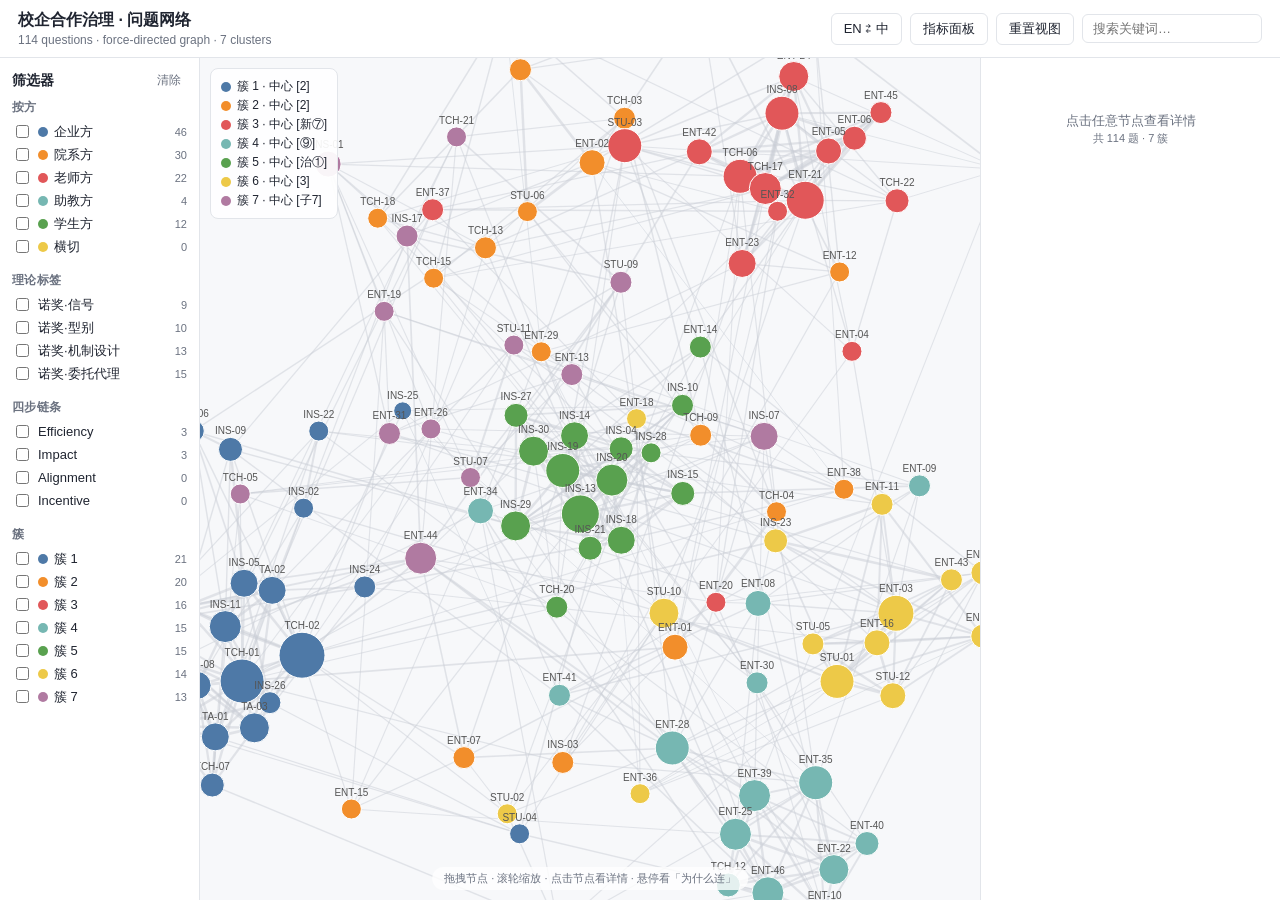
==== index.html @ 47f7fb39 "Initial commit: CRF problem network visualization (114 questions, 7 clusters)" ====
<!DOCTYPE html>
<html lang="zh-CN">
<head>
  <meta charset="UTF-8">
  <meta name="viewport" content="width=device-width, initial-scale=1.0">
  <title>校企合作治理 · 问题网络（114 题）</title>
  <link rel="stylesheet" href="style.css">
</head>
<body>
  <header class="toolbar">
    <div class="title">
      <h1>校企合作治理 · 问题网络</h1>
      <span class="subtitle">114 questions · force-directed graph · 7 clusters</span>
    </div>
    <div class="controls">
      <button id="lang-toggle" class="btn" title="切换中/英文">EN ⇄ 中</button>
      <button id="metrics-toggle" class="btn">指标面板</button>
      <button id="reset-view" class="btn">重置视图</button>
      <input id="search" type="text" placeholder="搜索关键词…">
    </div>
  </header>

  <div class="main">
    <aside class="sidebar" id="sidebar">
      <div class="filter-head">筛选器 <button id="clear-filters" class="mini">清除</button></div>
      <section class="filter-group">
        <h3>按方</h3>
        <div id="filter-stakeholder"></div>
      </section>
      <section class="filter-group">
        <h3>理论标签</h3>
        <div id="filter-theory"></div>
      </section>
      <section class="filter-group">
        <h3>四步链条</h3>
        <div id="filter-chain"></div>
      </section>
      <section class="filter-group">
        <h3>簇</h3>
        <div id="filter-cluster"></div>
      </section>
    </aside>

    <div class="graph-wrap" id="graph-wrap">
      <svg id="graph"></svg>
      <div class="legend" id="legend"></div>
      <div class="hint">拖拽节点 · 滚轮缩放 · 点击节点看详情 · 悬停看「为什么连」</div>
    </div>

    <aside class="detail" id="detail">
      <div class="detail-empty">点击任意节点查看详情</div>
    </aside>
  </div>

  <div class="metrics-overlay" id="metrics-overlay" hidden>
    <div class="metrics-panel">
      <div class="metrics-head">
        <h2>网络指标</h2>
        <button id="metrics-close" class="mini">✕</button>
      </div>
      <div id="metrics-body"></div>
    </div>
  </div>

  <div class="tooltip" id="tooltip" hidden></div>

  <script src="lib/d3.v7.min.js"></script>
  <script src="graph.js"></script>
</body>
</html>
---- style.css ----
:root {
  --bg: #f7f8fa;
  --panel: #ffffff;
  --border: #e2e5ea;
  --text: #1f2430;
  --muted: #6b7280;
  --accent: #4e79a7;
  --danger: #e15759;
}

* { box-sizing: border-box; }

[hidden] { display: none !important; }

html, body {
  margin: 0;
  height: 100%;
  font-family: -apple-system, "Segoe UI", "Microsoft YaHei", Roboto, "Helvetica Neue", sans-serif;
  color: var(--text);
  background: var(--bg);
  font-size: 14px;
}

body { display: flex; flex-direction: column; overflow: hidden; }

/* ---------------- 顶部工具栏 ---------------- */
.toolbar {
  display: flex;
  align-items: center;
  justify-content: space-between;
  gap: 16px;
  padding: 10px 18px;
  background: var(--panel);
  border-bottom: 1px solid var(--border);
  flex: 0 0 auto;
}
.title h1 { margin: 0; font-size: 16px; font-weight: 650; }
.subtitle { font-size: 12px; color: var(--muted); }
.controls { display: flex; align-items: center; gap: 8px; flex-wrap: wrap; }
.btn {
  padding: 6px 12px;
  border: 1px solid var(--border);
  background: #fff;
  border-radius: 6px;
  cursor: pointer;
  font-size: 13px;
  color: var(--text);
}
.btn:hover { background: #f0f2f5; }
.btn.active { background: var(--accent); color: #fff; border-color: var(--accent); }
#search {
  padding: 6px 10px;
  border: 1px solid var(--border);
  border-radius: 6px;
  font-size: 13px;
  width: 180px;
}
.mini {
  border: none; background: none; cursor: pointer;
  color: var(--muted); font-size: 12px; padding: 2px 6px;
}
.mini:hover { color: var(--danger); }

/* ---------------- 主体 ---------------- */
.main { display: flex; flex: 1 1 auto; min-height: 0; }

/* 侧边筛选 */
.sidebar {
  width: 200px;
  flex: 0 0 auto;
  background: var(--panel);
  border-right: 1px solid var(--border);
  overflow-y: auto;
  padding: 12px;
}
.filter-head {
  display: flex; justify-content: space-between; align-items: center;
  font-weight: 650; margin-bottom: 4px;
}
.filter-group { margin-bottom: 14px; }
.filter-group h3 { font-size: 12px; color: var(--muted); margin: 8px 0 4px; text-transform: uppercase; letter-spacing: .04em; }
.chk { display: flex; align-items: center; gap: 6px; padding: 2px 0; cursor: pointer; font-size: 13px; }
.chk input { cursor: pointer; }
.chk .dot { width: 10px; height: 10px; border-radius: 50%; display: inline-block; flex: 0 0 auto; }
.chk .cnt { color: var(--muted); font-size: 11px; margin-left: auto; }

/* 图区 */
.graph-wrap {
  flex: 1 1 auto;
  position: relative;
  min-width: 0;
}
#graph { width: 100%; height: 100%; display: block; cursor: grab; }
#graph:active { cursor: grabbing; }
.hint {
  position: absolute; bottom: 10px; left: 50%; transform: translateX(-50%);
  font-size: 11px; color: var(--muted); background: rgba(255,255,255,.8);
  padding: 4px 12px; border-radius: 20px; pointer-events: none;
}
.legend {
  position: absolute; top: 10px; left: 10px;
  background: rgba(255,255,255,.92); border: 1px solid var(--border);
  border-radius: 8px; padding: 8px 10px; font-size: 12px;
}
.legend .li { display: flex; align-items: center; gap: 6px; padding: 1px 0; }
.legend .dot { width: 10px; height: 10px; border-radius: 50%; }

/* 节点 / 边 */
.link { stroke: #c9ced6; stroke-opacity: .5; }
.link.highlight { stroke: var(--accent); stroke-opacity: .9; }
.link.dim { stroke-opacity: .06; }
.node { stroke: #fff; stroke-width: 1px; cursor: pointer; }
.node.dim { opacity: .12; }
.node-label { font-size: 10px; fill: #555; pointer-events: none; text-anchor: middle; }
.node-label.dim { opacity: .12; }

/* 详情面板 */
.detail {
  width: 300px;
  flex: 0 0 auto;
  background: var(--panel);
  border-left: 1px solid var(--border);
  overflow-y: auto;
  padding: 14px;
}
.detail-empty { color: var(--muted); font-size: 13px; text-align: center; margin-top: 40px; }
.detail h2 { margin: 0 0 4px; font-size: 15px; }
.detail .meta { font-size: 12px; color: var(--muted); margin-bottom: 10px; }
.detail .qtext { font-size: 14px; line-height: 1.6; margin: 8px 0; }
.detail .qtext.en { }
.badge {
  display: inline-block; padding: 2px 8px; border-radius: 12px;
  font-size: 11px; margin: 2px 3px 2px 0; background: #eef1f5; color: #333;
}
.badge.theory { background: #e8eef7; color: #2a5b8f; }
.badge.warn { background: #fdecec; color: #b23a3c; }
.detail .sec { margin-top: 12px; }
.detail .sec h4 { margin: 0 0 6px; font-size: 12px; color: var(--muted); text-transform: uppercase; letter-spacing: .04em; }
.detail .cite { font-size: 12px; padding: 4px 0; border-top: 1px solid #f0f2f5; }
.detail .cite a { color: var(--accent); text-decoration: none; }
.detail .cite a:hover { text-decoration: underline; }

/* 指标弹层 */
.metrics-overlay {
  position: fixed; inset: 0; background: rgba(0,0,0,.35);
  display: flex; align-items: center; justify-content: center; z-index: 50;
}
.metrics-panel {
  background: #fff; border-radius: 12px; width: 560px; max-width: 92vw;
  max-height: 82vh; overflow-y: auto; padding: 18px 20px;
  box-shadow: 0 12px 40px rgba(0,0,0,.2);
}
.metrics-head { display: flex; justify-content: space-between; align-items: center; }
.metrics-head h2 { margin: 0; font-size: 16px; }
.stat-row { display: flex; gap: 16px; margin: 12px 0; flex-wrap: wrap; }
.stat {
  flex: 1; min-width: 90px; background: #f4f6f9; border-radius: 8px;
  padding: 10px 12px; text-align: center;
}
.stat .v { font-size: 22px; font-weight: 700; color: var(--accent); }
.stat .k { font-size: 11px; color: var(--muted); margin-top: 2px; }
.metrics-panel table { width: 100%; border-collapse: collapse; font-size: 13px; margin: 8px 0 16px; }
.metrics-panel th, .metrics-panel td { text-align: left; padding: 5px 8px; border-bottom: 1px solid #f0f2f5; }
.metrics-panel th { color: var(--muted); font-weight: 600; font-size: 12px; }
.metrics-panel .cluster-row { cursor: pointer; }
.metrics-panel .cluster-row:hover { background: #f4f6f9; }

/* tooltip */
.tooltip {
  position: fixed; pointer-events: none; z-index: 100;
  background: rgba(20,24,32,.94); color: #fff;
  border-radius: 8px; padding: 8px 10px; font-size: 12px;
  max-width: 320px; line-height: 1.5; box-shadow: 0 4px 16px rgba(0,0,0,.3);
}
.tooltip .t-title { font-weight: 650; margin-bottom: 2px; }
.tooltip .t-why { color: #aeb8c6; font-size: 11px; margin-top: 4px; }
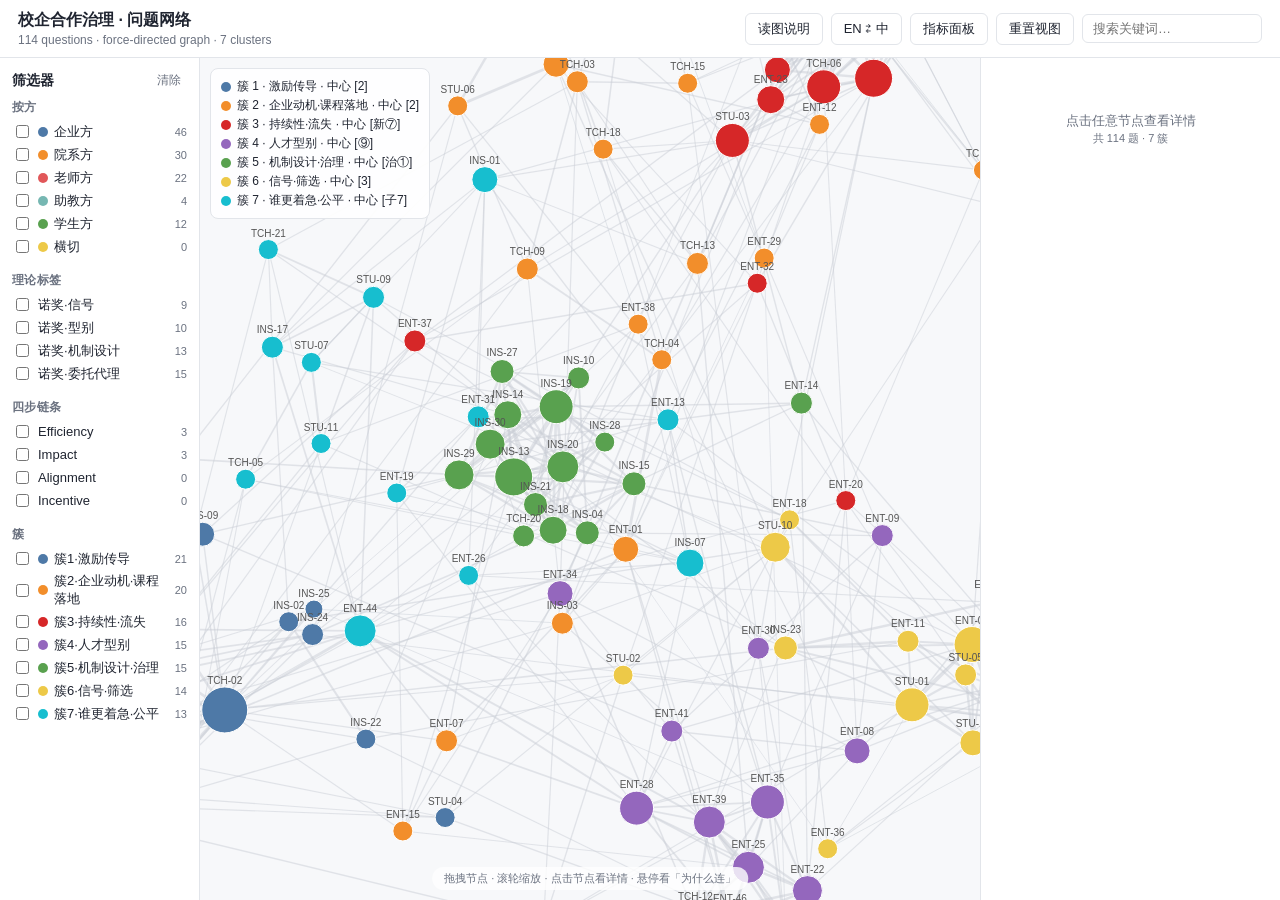
==== commit d215f20d: "加「读图说明」弹层（颜色/连线/混簇的含义 + 网络一句话结论） 李博士问：每个颜色讨论什么、每两个点之间的 link 现实意义是什么。答案内嵌进页面，点「读图说明」即看。  Co-Authored-" ====
--- a/index.html
+++ b/index.html
@@ -13,6 +13,7 @@
       <span class="subtitle">114 questions · force-directed graph · 7 clusters</span>
     </div>
     <div class="controls">
+      <button id="readme-toggle" class="btn">读图说明</button>
       <button id="lang-toggle" class="btn" title="切换中/英文">EN ⇄ 中</button>
       <button id="metrics-toggle" class="btn">指标面板</button>
       <button id="reset-view" class="btn">重置视图</button>
@@ -62,6 +63,42 @@
     </div>
   </div>
 
+  <div class="metrics-overlay" id="readme-overlay" hidden>
+    <div class="metrics-panel readme-panel">
+      <div class="metrics-head">
+        <h2>这张图怎么看</h2>
+        <button id="readme-close" class="mini">✕</button>
+      </div>
+      <div class="readme-body">
+        <h3>一、每个颜色 = 一个问题簇（共 7 簇，算法自动抱团）</h3>
+        <p>颜色不是预设的主题，是 Louvain 社区检测根据问题之间的关联自动"抱团"出来的。7 个簇各讨论一块议题：</p>
+        <table class="readme-clusters">
+          <tr><td><span class="dot" style="background:#4e79a7"></span>蓝 · 激励传导</td><td>院系 / 老师 / 助教的激励怎么往下传（评职称、KE 政策、助教承重）</td></tr>
+          <tr><td><span class="dot" style="background:#f28e2b"></span>橙 · 企业动机·课程落地</td><td>企业为什么进课堂 + 课怎么落地（共教 / PBL / 真实项目）</td></tr>
+          <tr><td><span class="dot" style="background:#d62728"></span>红 · 持续性·流失</td><td>企业第二年还来吗、为什么流失、时间错配</td></tr>
+          <tr><td><span class="dot" style="background:#9467bd"></span>紫 · 人才型别</td><td>企业要的是哪种人才（筛选 / 分摊成本 / 塑造规格）</td></tr>
+          <tr><td><span class="dot" style="background:#59a14f"></span>绿 · 机制设计·治理</td><td>五方激励怎么对齐、价值怎么分、怎么防企业捕获</td></tr>
+          <tr><td><span class="dot" style="background:#edc948"></span>黄 · 信号·筛选</td><td>学生倒贴换长期回报、企业「先试后买」</td></tr>
+          <tr><td><span class="dot" style="background:#17becf"></span>青 · 谁更着急·公平</td><td>谁更离不开合作、各方的「货币」、公平性</td></tr>
+        </table>
+
+        <h3>二、两个点之间的一条线 = 「这两个问题同源」</h3>
+        <p>线<b>不是</b>「这个问题导致那个问题」（非因果），而是「这两个问题本质是同一件事的两个侧面」。由两层信号合成：</p>
+        <ul>
+          <li><b>共标签（占 60%）</b>：共享同一套诺奖理论 / 引同一篇文献 / 谈同一种合作模式 / 同一个治理维度</li>
+          <li><b>共词（占 40%）</b>：两题英文用词的语义相近度（TF-IDF）</li>
+        </ul>
+        <p>悬停或点开任意节点，右侧会列出「为什么连（共享标签 / 文献）」——那就是这根线的证据。</p>
+
+        <h3>三、为什么有些簇混在一起</h3>
+        <p>红（流失）、紫（人才型别）、绿（机制设计）三团，底层是同一片「企业激励 × 治理」的领地——<b>流失是症状、型别是病因、机制设计是药方</b>，语义天然相邻，所以图上自然抱成一团。这不是画错了，是一个真实发现：这三块议题本就难分。</p>
+
+        <h3>四、网络读出了什么（一句话）</h3>
+        <p>中心问题落在 <b>「激励对齐 + 持续性」</b>，不是某个单一 stakeholder——印证「四股劲拧成一股」的机制设计就是研究主轴。</p>
+      </div>
+    </div>
+  </div>
+
   <div class="tooltip" id="tooltip" hidden></div>
 
   <script src="lib/d3.v7.min.js"></script>
--- a/style.css
+++ b/style.css
@@ -165,6 +165,17 @@
 .metrics-panel .cluster-row { cursor: pointer; }
 .metrics-panel .cluster-row:hover { background: #f4f6f9; }
 
+/* 读图说明弹层 */
+.readme-panel { width: 680px; }
+.readme-body { font-size: 13px; line-height: 1.7; color: var(--text); }
+.readme-body h3 { margin: 16px 0 6px; font-size: 14px; }
+.readme-body p, .readme-body ul { margin: 6px 0; }
+.readme-body ul { padding-left: 18px; }
+.readme-body .dot { display: inline-block; width: 10px; height: 10px; border-radius: 50%; margin-right: 6px; vertical-align: middle; }
+.readme-clusters { width: 100%; border-collapse: collapse; margin: 8px 0; }
+.readme-clusters td { padding: 5px 8px; border-bottom: 1px solid #f0f2f5; vertical-align: top; }
+.readme-clusters td:first-child { white-space: nowrap; font-weight: 600; }
+
 /* tooltip */
 .tooltip {
   position: fixed; pointer-events: none; z-index: 100;
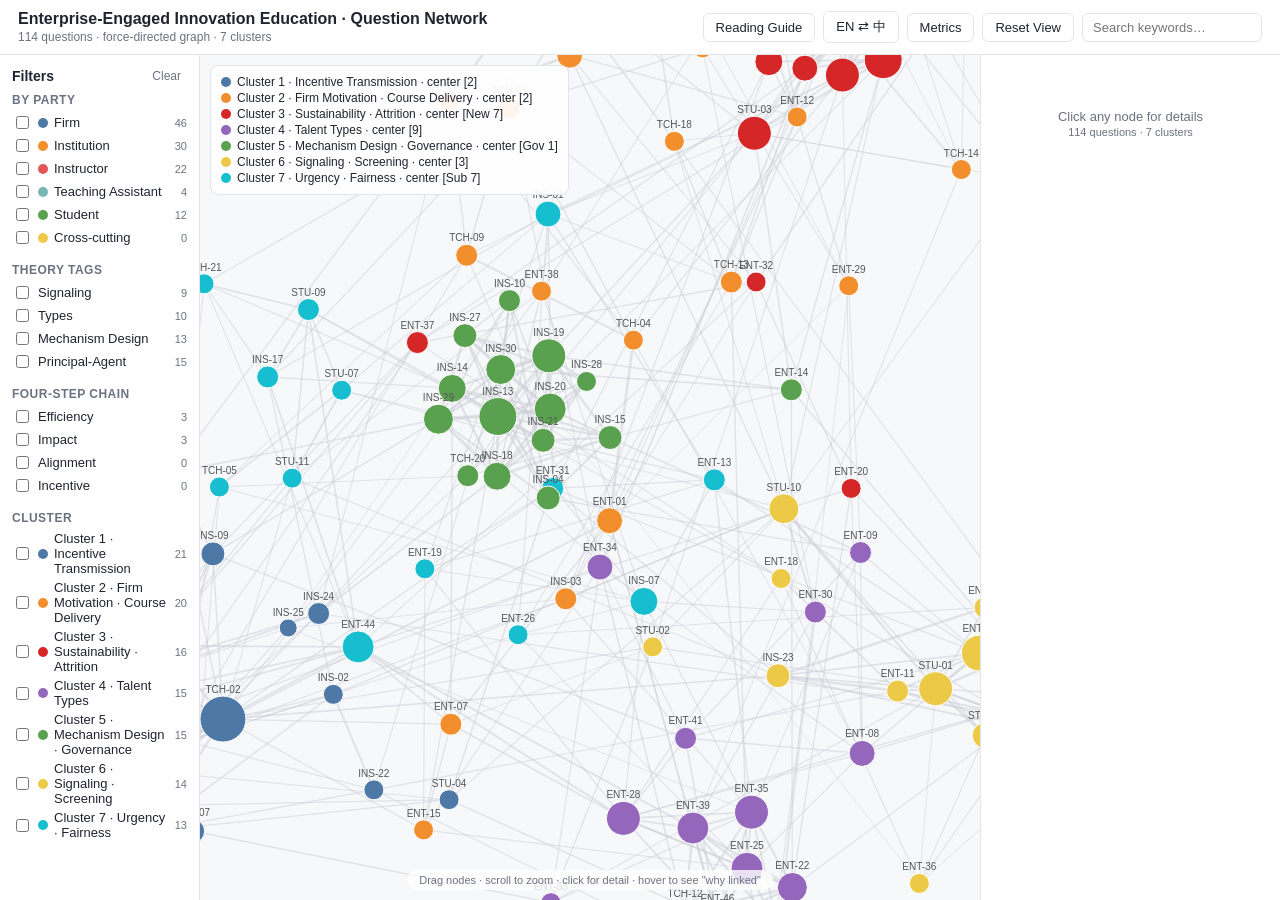
==== commit 55a94739: "Bilingual EN-first question network UI" ====
--- a/index.html
+++ b/index.html
@@ -1,43 +1,43 @@
 <!DOCTYPE html>
-<html lang="zh-CN">
+<html lang="en">
 <head>
   <meta charset="UTF-8">
   <meta name="viewport" content="width=device-width, initial-scale=1.0">
-  <title>校企合作治理 · 问题网络（114 题）</title>
+  <title>Enterprise-Engaged Innovation Education · Question Network (114)</title>
   <link rel="stylesheet" href="style.css">
 </head>
 <body>
   <header class="toolbar">
     <div class="title">
-      <h1>校企合作治理 · 问题网络</h1>
+      <h1>Enterprise-Engaged Innovation Education · Question Network</h1>
       <span class="subtitle">114 questions · force-directed graph · 7 clusters</span>
     </div>
     <div class="controls">
-      <button id="readme-toggle" class="btn">读图说明</button>
-      <button id="lang-toggle" class="btn" title="切换中/英文">EN ⇄ 中</button>
-      <button id="metrics-toggle" class="btn">指标面板</button>
-      <button id="reset-view" class="btn">重置视图</button>
-      <input id="search" type="text" placeholder="搜索关键词…">
+      <button id="readme-toggle" class="btn">Reading Guide</button>
+      <button id="lang-toggle" class="btn" title="Toggle CN/EN">EN ⇄ 中</button>
+      <button id="metrics-toggle" class="btn">Metrics</button>
+      <button id="reset-view" class="btn">Reset View</button>
+      <input id="search" type="text" placeholder="Search keywords…">
     </div>
   </header>
 
   <div class="main">
     <aside class="sidebar" id="sidebar">
-      <div class="filter-head">筛选器 <button id="clear-filters" class="mini">清除</button></div>
+      <div class="filter-head">Filters <button id="clear-filters" class="mini">Clear</button></div>
       <section class="filter-group">
-        <h3>按方</h3>
+        <h3>By Party</h3>
         <div id="filter-stakeholder"></div>
       </section>
       <section class="filter-group">
-        <h3>理论标签</h3>
+        <h3>Theory Tags</h3>
         <div id="filter-theory"></div>
       </section>
       <section class="filter-group">
-        <h3>四步链条</h3>
+        <h3>Four-step Chain</h3>
         <div id="filter-chain"></div>
       </section>
       <section class="filter-group">
-        <h3>簇</h3>
+        <h3>Cluster</h3>
         <div id="filter-cluster"></div>
       </section>
     </aside>
@@ -45,18 +45,18 @@
     <div class="graph-wrap" id="graph-wrap">
       <svg id="graph"></svg>
       <div class="legend" id="legend"></div>
-      <div class="hint">拖拽节点 · 滚轮缩放 · 点击节点看详情 · 悬停看「为什么连」</div>
+      <div class="hint">Drag nodes · scroll to zoom · click for detail · hover to see "why linked"</div>
     </div>
 
     <aside class="detail" id="detail">
-      <div class="detail-empty">点击任意节点查看详情</div>
+      <div class="detail-empty">Click any node for details</div>
     </aside>
   </div>
 
   <div class="metrics-overlay" id="metrics-overlay" hidden>
     <div class="metrics-panel">
       <div class="metrics-head">
-        <h2>网络指标</h2>
+        <h2>Network Metrics</h2>
         <button id="metrics-close" class="mini">✕</button>
       </div>
       <div id="metrics-body"></div>
@@ -66,35 +66,35 @@
   <div class="metrics-overlay" id="readme-overlay" hidden>
     <div class="metrics-panel readme-panel">
       <div class="metrics-head">
-        <h2>这张图怎么看</h2>
+        <h2>How to read this graph</h2>
         <button id="readme-close" class="mini">✕</button>
       </div>
       <div class="readme-body">
-        <h3>一、每个颜色 = 一个问题簇（共 7 簇，算法自动抱团）</h3>
-        <p>颜色不是预设的主题，是 Louvain 社区检测根据问题之间的关联自动"抱团"出来的。7 个簇各讨论一块议题：</p>
+        <h3>1. Each color = one question cluster (7 clusters, algorithmically grouped)</h3>
+        <p>Colors are not preset topics — Louvain community detection groups questions by how they link. Each of the 7 clusters addresses one issue:</p>
         <table class="readme-clusters">
-          <tr><td><span class="dot" style="background:#4e79a7"></span>蓝 · 激励传导</td><td>院系 / 老师 / 助教的激励怎么往下传（评职称、KE 政策、助教承重）</td></tr>
-          <tr><td><span class="dot" style="background:#f28e2b"></span>橙 · 企业动机·课程落地</td><td>企业为什么进课堂 + 课怎么落地（共教 / PBL / 真实项目）</td></tr>
-          <tr><td><span class="dot" style="background:#d62728"></span>红 · 持续性·流失</td><td>企业第二年还来吗、为什么流失、时间错配</td></tr>
-          <tr><td><span class="dot" style="background:#9467bd"></span>紫 · 人才型别</td><td>企业要的是哪种人才（筛选 / 分摊成本 / 塑造规格）</td></tr>
-          <tr><td><span class="dot" style="background:#59a14f"></span>绿 · 机制设计·治理</td><td>五方激励怎么对齐、价值怎么分、怎么防企业捕获</td></tr>
-          <tr><td><span class="dot" style="background:#edc948"></span>黄 · 信号·筛选</td><td>学生倒贴换长期回报、企业「先试后买」</td></tr>
-          <tr><td><span class="dot" style="background:#17becf"></span>青 · 谁更着急·公平</td><td>谁更离不开合作、各方的「货币」、公平性</td></tr>
+          <tr><td><span class="dot" style="background:#4e79a7"></span>Blue · Incentive Transmission</td><td>How incentives cascade from institution → instructor → TA (promotion, KE policy, TA load)</td></tr>
+          <tr><td><span class="dot" style="background:#f28e2b"></span>Orange · Firm Motivation · Course Delivery</td><td>Why firms enter the classroom + how the course is delivered (co-teaching / PBL / real projects)</td></tr>
+          <tr><td><span class="dot" style="background:#d62728"></span>Red · Sustainability · Attrition</td><td>Will firms return next year, why they leave, time mismatch</td></tr>
+          <tr><td><span class="dot" style="background:#9467bd"></span>Purple · Talent Types</td><td>What kind of talent firms want (screening / cost-sharing / shaping specs)</td></tr>
+          <tr><td><span class="dot" style="background:#59a14f"></span>Green · Mechanism Design · Governance</td><td>How to align the five parties' incentives, split value, prevent firm capture</td></tr>
+          <tr><td><span class="dot" style="background:#edc948"></span>Yellow · Signaling · Screening</td><td>Students pay out of pocket for long-term returns; firms "try before they buy"</td></tr>
+          <tr><td><span class="dot" style="background:#17becf"></span>Cyan · Urgency · Fairness</td><td>Who needs the cooperation more, each party's "currency", fairness</td></tr>
         </table>
 
-        <h3>二、两个点之间的一条线 = 「这两个问题同源」</h3>
-        <p>线<b>不是</b>「这个问题导致那个问题」（非因果），而是「这两个问题本质是同一件事的两个侧面」。由两层信号合成：</p>
+        <h3>2. A line between two points = "these two questions share the same root"</h3>
+        <p>A line is <b>not</b> "this question causes that one" (not causal), but "these two are two sides of the same thing". Composed of two signals:</p>
         <ul>
-          <li><b>共标签（占 60%）</b>：共享同一套诺奖理论 / 引同一篇文献 / 谈同一种合作模式 / 同一个治理维度</li>
-          <li><b>共词（占 40%）</b>：两题英文用词的语义相近度（TF-IDF）</li>
+          <li><b>Shared tags (60%)</b>: same Nobel theory / same citation / same cooperation mode / same governance dimension</li>
+          <li><b>Shared wording (40%)</b>: semantic similarity of English wording (TF-IDF)</li>
         </ul>
-        <p>悬停或点开任意节点，右侧会列出「为什么连（共享标签 / 文献）」——那就是这根线的证据。</p>
+        <p>Hover or click any node — the right panel lists "why linked (shared tags / citations)", which is the evidence for that line.</p>
 
-        <h3>三、为什么有些簇混在一起</h3>
-        <p>红（流失）、紫（人才型别）、绿（机制设计）三团，底层是同一片「企业激励 × 治理」的领地——<b>流失是症状、型别是病因、机制设计是药方</b>，语义天然相邻，所以图上自然抱成一团。这不是画错了，是一个真实发现：这三块议题本就难分。</p>
+        <h3>3. Why some clusters mix together</h3>
+        <p>Red (attrition), purple (talent types), green (mechanism design) sit on the same "firm incentive × governance" territory — <b>attrition is the symptom, types the cause, mechanism design the cure</b>; they are semantically adjacent, so they naturally clump. This is not a rendering bug but a real finding: these three issues are inherently hard to separate.</p>
 
-        <h3>四、网络读出了什么（一句话）</h3>
-        <p>中心问题落在 <b>「激励对齐 + 持续性」</b>，不是某个单一 stakeholder——印证「四股劲拧成一股」的机制设计就是研究主轴。</p>
+        <h3>4. What the network says (one line)</h3>
+        <p>The central questions fall on <b>"incentive alignment + sustainability"</b>, not any single stakeholder — confirming that "four forces into one" mechanism design is the main research axis.</p>
       </div>
     </div>
   </div>
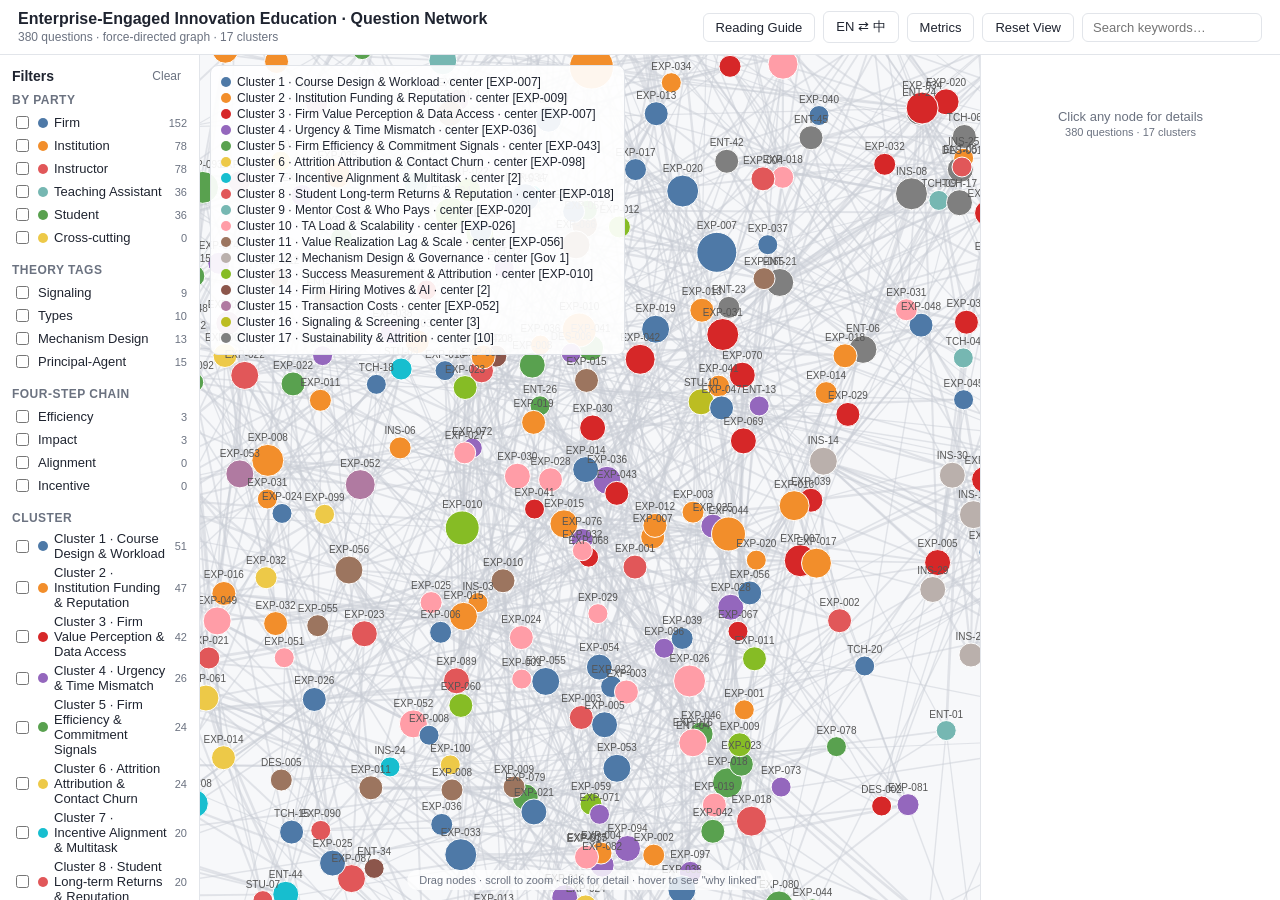
==== commit 5a0e58ab: "Rebuild V400 question network (380 nodes, 17 clusters)" ====
--- a/index.html
+++ b/index.html
@@ -3,14 +3,14 @@
 <head>
   <meta charset="UTF-8">
   <meta name="viewport" content="width=device-width, initial-scale=1.0">
-  <title>Enterprise-Engaged Innovation Education · Question Network (114)</title>
+  <title>Enterprise-Engaged Innovation Education · Question Network (380)</title>
   <link rel="stylesheet" href="style.css">
 </head>
 <body>
   <header class="toolbar">
     <div class="title">
       <h1>Enterprise-Engaged Innovation Education · Question Network</h1>
-      <span class="subtitle">114 questions · force-directed graph · 7 clusters</span>
+      <span class="subtitle">380 questions · force-directed graph · 17 clusters</span>
     </div>
     <div class="controls">
       <button id="readme-toggle" class="btn">Reading Guide</button>
@@ -69,32 +69,42 @@
         <h2>How to read this graph</h2>
         <button id="readme-close" class="mini">✕</button>
       </div>
-      <div class="readme-body">
-        <h3>1. Each color = one question cluster (7 clusters, algorithmically grouped)</h3>
-        <p>Colors are not preset topics — Louvain community detection groups questions by how they link. Each of the 7 clusters addresses one issue:</p>
+            <div class="readme-body">
+        <h3>1. Each color = one question cluster (17 clusters, algorithmically grouped)</h3>
+        <p>Colors are not preset topics — Louvain community detection groups questions by how they link. V400 contains 380 questions (114 original + 260 expanded research gaps + 6 design questions) grouped into 17 clusters.</p>
         <table class="readme-clusters">
-          <tr><td><span class="dot" style="background:#4e79a7"></span>Blue · Incentive Transmission</td><td>How incentives cascade from institution → instructor → TA (promotion, KE policy, TA load)</td></tr>
-          <tr><td><span class="dot" style="background:#f28e2b"></span>Orange · Firm Motivation · Course Delivery</td><td>Why firms enter the classroom + how the course is delivered (co-teaching / PBL / real projects)</td></tr>
-          <tr><td><span class="dot" style="background:#d62728"></span>Red · Sustainability · Attrition</td><td>Will firms return next year, why they leave, time mismatch</td></tr>
-          <tr><td><span class="dot" style="background:#9467bd"></span>Purple · Talent Types</td><td>What kind of talent firms want (screening / cost-sharing / shaping specs)</td></tr>
-          <tr><td><span class="dot" style="background:#59a14f"></span>Green · Mechanism Design · Governance</td><td>How to align the five parties' incentives, split value, prevent firm capture</td></tr>
-          <tr><td><span class="dot" style="background:#edc948"></span>Yellow · Signaling · Screening</td><td>Students pay out of pocket for long-term returns; firms "try before they buy"</td></tr>
-          <tr><td><span class="dot" style="background:#17becf"></span>Cyan · Urgency · Fairness</td><td>Who needs the cooperation more, each party's "currency", fairness</td></tr>
+          <tr><td><span class="dot" style="background:#4e79a7"></span>Course Design & Workload</td><td>Instructor/course-side preparation, topic cycles, domain-specific prerequisites, TA persistence</td></tr>
+          <tr><td><span class="dot" style="background:#f28e2b"></span>Institution Funding & Reputation</td><td>How schools attract firms through funding, star courses, employer-relations offices, and risk/reputation motives</td></tr>
+          <tr><td><span class="dot" style="background:#d62728"></span>Firm Value Perception & Data Access</td><td>How firms update perceived participation value from observable metrics and what data access makes observable</td></tr>
+          <tr><td><span class="dot" style="background:#9467bd"></span>Urgency & Time Mismatch</td><td>Who needs the cooperation more, and how budget-year / cohort-cycle mismatches change that balance</td></tr>
+          <tr><td><span class="dot" style="background:#59a14f"></span>Firm Efficiency & Commitment Signals</td><td>Where firm-side efficiency loss concentrates and which long-term-intent signals are credible</td></tr>
+          <tr><td><span class="dot" style="background:#edc948"></span>Attrition Attribution & Contact Churn</td><td>Whether firms leave because value is absent or crowded out, and whether relationships survive contact-person turnover</td></tr>
+          <tr><td><span class="dot" style="background:#17becf"></span>Incentive Alignment & Multitask</td><td>How promotion, budget-line attribution, and multitask pressure align or misalign the five parties</td></tr>
+          <tr><td><span class="dot" style="background:#e15759"></span>Student Long-term Returns & Reputation</td><td>Whether students' deferred returns realize, and how reputation substitutes for them</td></tr>
+          <tr><td><span class="dot" style="background:#76b7b2"></span>Mentor Cost & Who Pays</td><td>Cost-sharing among TAs, external mentors, course budgets, and firms</td></tr>
+          <tr><td><span class="dot" style="background:#ff9da7"></span>TA Load & Scalability</td><td>TA resource allocation and how one-price courses scale as teams and stakeholders grow</td></tr>
+          <tr><td><span class="dot" style="background:#9c755f"></span>Value Realization Lag & Scale</td><td>The 2–3-year value lag, template standardization, and multi-school firm teams</td></tr>
+          <tr><td><span class="dot" style="background:#bab0ac"></span>Mechanism Design & Governance</td><td>How to align five-party incentives, define value creation/capture, and prevent both firm capture and firm flight</td></tr>
+          <tr><td><span class="dot" style="background:#86bc25"></span>Success Measurement & Attribution</td><td>Whose success criteria win, and how schools/firms differently attribute outcomes</td></tr>
+          <tr><td><span class="dot" style="background:#8c564b"></span>Firm Hiring Motives & AI</td><td>Why firms hire interns, how AI changes screening, and long-horizon versus short-horizon firm types</td></tr>
+          <tr><td><span class="dot" style="background:#b07aa1"></span>Transaction Costs</td><td>Search / sign / mentor / supervise / exit costs and which are least sensitive to project scale</td></tr>
+          <tr><td><span class="dot" style="background:#bcbd22"></span>Signaling & Screening</td><td>Student pay-to-signal, firm try-before-buy, and separation of ability from attitude</td></tr>
+          <tr><td><span class="dot" style="background:#7f7f7f"></span>Sustainability & Attrition</td><td>Why annual attrition is high, whether mobilization lowers it, and what makes one-shot courses return</td></tr>
         </table>
 
         <h3>2. A line between two points = "these two questions share the same root"</h3>
         <p>A line is <b>not</b> "this question causes that one" (not causal), but "these two are two sides of the same thing". Composed of two signals:</p>
         <ul>
-          <li><b>Shared tags (60%)</b>: same Nobel theory / same citation / same cooperation mode / same governance dimension</li>
+          <li><b>Shared tags (60%)</b>: same Nobel theory / same citation / same seed question / same governance or constraint dimension</li>
           <li><b>Shared wording (40%)</b>: semantic similarity of English wording (TF-IDF)</li>
         </ul>
         <p>Hover or click any node — the right panel lists "why linked (shared tags / citations)", which is the evidence for that line.</p>
 
         <h3>3. Why some clusters mix together</h3>
-        <p>Red (attrition), purple (talent types), green (mechanism design) sit on the same "firm incentive × governance" territory — <b>attrition is the symptom, types the cause, mechanism design the cure</b>; they are semantically adjacent, so they naturally clump. This is not a rendering bug but a real finding: these three issues are inherently hard to separate.</p>
+        <p>Clusters sit close together when they describe the same mechanism from different stakeholders — for example, attrition is the symptom, time mismatch the cause, and mechanism design the cure. This adjacency is a finding, not a rendering bug.</p>
 
         <h3>4. What the network says (one line)</h3>
-        <p>The central questions fall on <b>"incentive alignment + sustainability"</b>, not any single stakeholder — confirming that "four forces into one" mechanism design is the main research axis.</p>
+        <p>The highest-betweenness questions now sit on institution funding/reputation and firm value/sustainability, confirming that five-party incentive alignment and sustainability remain the research spine.</p>
       </div>
     </div>
   </div>
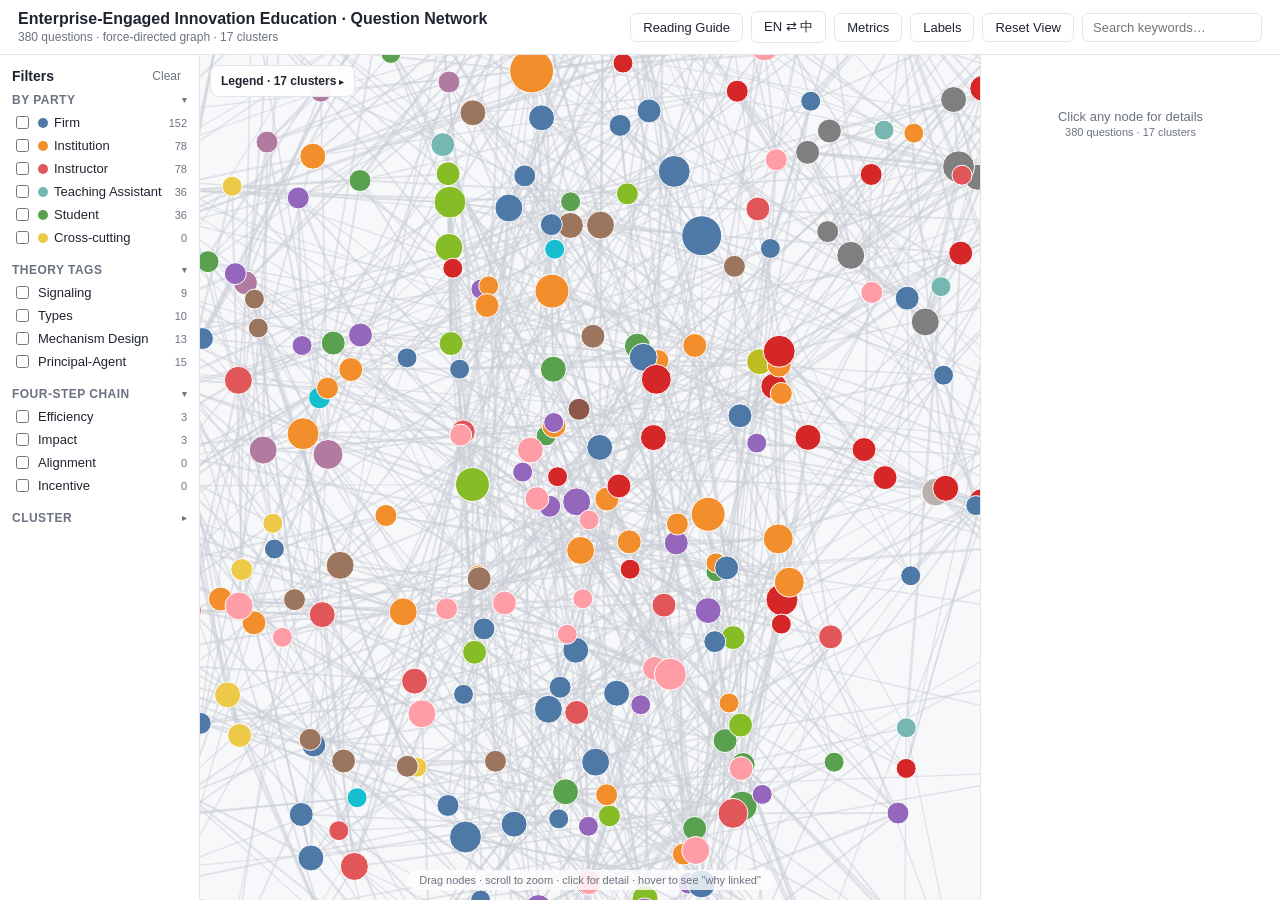
==== commit 737f8a15: "Simplify V400 graph UI: collapsible filters/legend, labels toggle" ====
--- a/index.html
+++ b/index.html
@@ -16,6 +16,7 @@
       <button id="readme-toggle" class="btn">Reading Guide</button>
       <button id="lang-toggle" class="btn" title="Toggle CN/EN">EN ⇄ 中</button>
       <button id="metrics-toggle" class="btn">Metrics</button>
+      <button id="toggle-labels" class="btn">Labels</button>
       <button id="reset-view" class="btn">Reset View</button>
       <input id="search" type="text" placeholder="Search keywords…">
     </div>
@@ -25,19 +26,19 @@
     <aside class="sidebar" id="sidebar">
       <div class="filter-head">Filters <button id="clear-filters" class="mini">Clear</button></div>
       <section class="filter-group">
-        <h3>By Party</h3>
+        <h3 class="filter-toggle">By Party</h3>
         <div id="filter-stakeholder"></div>
       </section>
       <section class="filter-group">
-        <h3>Theory Tags</h3>
+        <h3 class="filter-toggle">Theory Tags</h3>
         <div id="filter-theory"></div>
       </section>
       <section class="filter-group">
-        <h3>Four-step Chain</h3>
+        <h3 class="filter-toggle">Four-step Chain</h3>
         <div id="filter-chain"></div>
       </section>
-      <section class="filter-group">
-        <h3>Cluster</h3>
+      <section class="filter-group collapsed">
+        <h3 class="filter-toggle">Cluster</h3>
         <div id="filter-cluster"></div>
       </section>
     </aside>
--- a/style.css
+++ b/style.css
@@ -83,6 +83,16 @@
 .chk input { cursor: pointer; }
 .chk .dot { width: 10px; height: 10px; border-radius: 50%; display: inline-block; flex: 0 0 auto; }
 .chk .cnt { color: var(--muted); font-size: 11px; margin-left: auto; }
+
+
+.filter-toggle { cursor: pointer; user-select: none; display: flex; justify-content: space-between; align-items: center; }
+.filter-toggle::after { content: "▾"; font-size: 9px; color: var(--muted); }
+.filter-group.collapsed .filter-toggle::after { content: "▸"; }
+.filter-group.collapsed div[id^="filter-"] { display: none; }
+.legend .legend-head { font-weight: 650; cursor: pointer; }
+.legend .legend-head::after { content: " ▾"; font-size: 9px; }
+.legend.collapsed .legend-head::after { content: " ▸"; }
+.legend.collapsed .legend-body { display: none; }
 
 /* 图区 */
 .graph-wrap {
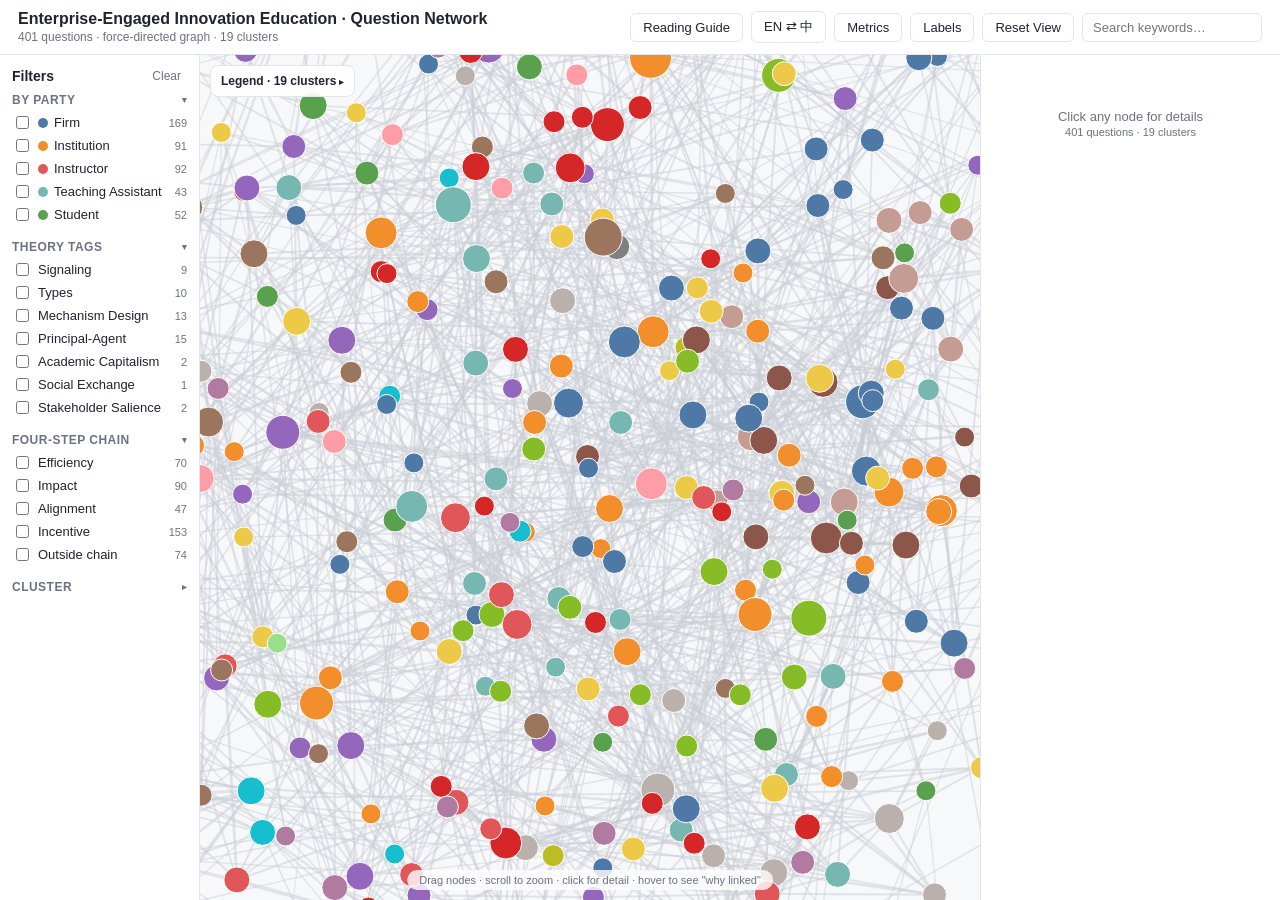
==== commit 7b60c7fb: "Fix static 401/19 labels in index.html" ====
--- a/index.html
+++ b/index.html
@@ -1,16 +1,16 @@
-<!DOCTYPE html>
+﻿<!DOCTYPE html>
 <html lang="en">
 <head>
   <meta charset="UTF-8">
   <meta name="viewport" content="width=device-width, initial-scale=1.0">
-  <title>Enterprise-Engaged Innovation Education · Question Network (380)</title>
+  <title>Enterprise-Engaged Innovation Education · Question Network (401)</title>
   <link rel="stylesheet" href="style.css">
 </head>
 <body>
   <header class="toolbar">
     <div class="title">
       <h1>Enterprise-Engaged Innovation Education · Question Network</h1>
-      <span class="subtitle">380 questions · force-directed graph · 17 clusters</span>
+      <span class="subtitle">401 questions · force-directed graph · 19 clusters</span>
     </div>
     <div class="controls">
       <button id="readme-toggle" class="btn">Reading Guide</button>
@@ -71,26 +71,28 @@
         <button id="readme-close" class="mini">✕</button>
       </div>
             <div class="readme-body">
-        <h3>1. Each color = one question cluster (17 clusters, algorithmically grouped)</h3>
-        <p>Colors are not preset topics — Louvain community detection groups questions by how they link. V400 contains 380 questions (114 original + 260 expanded research gaps + 6 design questions) grouped into 17 clusters.</p>
+        <h3>1. Each color = one question cluster (19 clusters, algorithmically grouped)</h3>
+        <p>Colors are not preset topics — Louvain community detection groups questions by how they link. V400 contains 401 questions (114 original + 260 expanded research gaps + 6 design questions + 21 GAP new questions) grouped into 19 clusters.</p>
         <table class="readme-clusters">
-          <tr><td><span class="dot" style="background:#4e79a7"></span>Course Design & Workload</td><td>Instructor/course-side preparation, topic cycles, domain-specific prerequisites, TA persistence</td></tr>
-          <tr><td><span class="dot" style="background:#f28e2b"></span>Institution Funding & Reputation</td><td>How schools attract firms through funding, star courses, employer-relations offices, and risk/reputation motives</td></tr>
-          <tr><td><span class="dot" style="background:#d62728"></span>Firm Value Perception & Data Access</td><td>How firms update perceived participation value from observable metrics and what data access makes observable</td></tr>
-          <tr><td><span class="dot" style="background:#9467bd"></span>Urgency & Time Mismatch</td><td>Who needs the cooperation more, and how budget-year / cohort-cycle mismatches change that balance</td></tr>
-          <tr><td><span class="dot" style="background:#59a14f"></span>Firm Efficiency & Commitment Signals</td><td>Where firm-side efficiency loss concentrates and which long-term-intent signals are credible</td></tr>
-          <tr><td><span class="dot" style="background:#edc948"></span>Attrition Attribution & Contact Churn</td><td>Whether firms leave because value is absent or crowded out, and whether relationships survive contact-person turnover</td></tr>
-          <tr><td><span class="dot" style="background:#17becf"></span>Incentive Alignment & Multitask</td><td>How promotion, budget-line attribution, and multitask pressure align or misalign the five parties</td></tr>
-          <tr><td><span class="dot" style="background:#e15759"></span>Student Long-term Returns & Reputation</td><td>Whether students' deferred returns realize, and how reputation substitutes for them</td></tr>
-          <tr><td><span class="dot" style="background:#76b7b2"></span>Mentor Cost & Who Pays</td><td>Cost-sharing among TAs, external mentors, course budgets, and firms</td></tr>
-          <tr><td><span class="dot" style="background:#ff9da7"></span>TA Load & Scalability</td><td>TA resource allocation and how one-price courses scale as teams and stakeholders grow</td></tr>
-          <tr><td><span class="dot" style="background:#9c755f"></span>Value Realization Lag & Scale</td><td>The 2–3-year value lag, template standardization, and multi-school firm teams</td></tr>
-          <tr><td><span class="dot" style="background:#bab0ac"></span>Mechanism Design & Governance</td><td>How to align five-party incentives, define value creation/capture, and prevent both firm capture and firm flight</td></tr>
-          <tr><td><span class="dot" style="background:#86bc25"></span>Success Measurement & Attribution</td><td>Whose success criteria win, and how schools/firms differently attribute outcomes</td></tr>
-          <tr><td><span class="dot" style="background:#8c564b"></span>Firm Hiring Motives & AI</td><td>Why firms hire interns, how AI changes screening, and long-horizon versus short-horizon firm types</td></tr>
-          <tr><td><span class="dot" style="background:#b07aa1"></span>Transaction Costs</td><td>Search / sign / mentor / supervise / exit costs and which are least sensitive to project scale</td></tr>
-          <tr><td><span class="dot" style="background:#bcbd22"></span>Signaling & Screening</td><td>Student pay-to-signal, firm try-before-buy, and separation of ability from attitude</td></tr>
-          <tr><td><span class="dot" style="background:#7f7f7f"></span>Sustainability & Attrition</td><td>Why annual attrition is high, whether mobilization lowers it, and what makes one-shot courses return</td></tr>
+          <tr><td><span class="dot" style="background:#4e79a7"></span>Real Project Value & Data Constraints</td><td>How real project value is perceived and how data access/visibility constrain it</td></tr>
+          <tr><td><span class="dot" style="background:#f28e2b"></span>Institution Incentives, Compliance & Governance</td><td>Institution-side funding, compliance, reputation and governance motives</td></tr>
+          <tr><td><span class="dot" style="background:#d62728"></span>Time Scales, Mobilization & Attrition Attribution</td><td>Cohort/budget-year mismatches, mobilization, and whether churn is value or crowding-out</td></tr>
+          <tr><td><span class="dot" style="background:#9467bd"></span>Reputation Risk, Value Creation & Churn Measurement</td><td>School/firm reputation risk, value creation, and measuring relationship churn</td></tr>
+          <tr><td><span class="dot" style="background:#59a14f"></span>Teaching Capacity, Extra Costs & Grade Preferences</td><td>Instructor/TA workload, added costs, and grade-based selection effects</td></tr>
+          <tr><td><span class="dot" style="background:#edc948"></span>School Power, Access & Bargaining Asymmetry</td><td>School size/power, opportunity fairness, and bargaining asymmetry with firms</td></tr>
+          <tr><td><span class="dot" style="background:#17becf"></span>Governance & Stakeholder Salience</td><td>Governance arrangements and which stakeholder claims get attended to</td></tr>
+          <tr><td><span class="dot" style="background:#e15759"></span>Course Scaffolding & Grade-Level Projects</td><td>How courses are scaffolded and projects assigned across grade levels</td></tr>
+          <tr><td><span class="dot" style="background:#76b7b2"></span>Success Criteria, Accountability & Outcome Measurement</td><td>Whose success criteria win and how outcomes are attributed/measured</td></tr>
+          <tr><td><span class="dot" style="background:#ff9da7"></span>AI, Transaction Costs & Student Signals</td><td>AI screening, transaction costs, and student-side signaling</td></tr>
+          <tr><td><span class="dot" style="background:#9c755f"></span>Value Realization Lag, Repetition & Course Distinctiveness</td><td>The 2-3 year lag, repeated offerings, and what makes a course distinctive</td></tr>
+          <tr><td><span class="dot" style="background:#bab0ac"></span>Firm Efficiency & Commitment Signals</td><td>Where firm-side efficiency loss concentrates and which long-term-intent signals are credible</td></tr>
+          <tr><td><span class="dot" style="background:#86bc25"></span>TA Scalability & Continuity</td><td>TA resource allocation, scaling, and continuity across cohorts</td></tr>
+          <tr><td><span class="dot" style="background:#8c564b"></span>Mechanism Design & Governance Theory</td><td>Five-party incentive design, value capture, and governance mechanisms</td></tr>
+          <tr><td><span class="dot" style="background:#b07aa1"></span>Multi-School Costs & Project Budgets</td><td>Costs across school teams, project budgets, and scale sensitivity</td></tr>
+          <tr><td><span class="dot" style="background:#bcbd22"></span>Firm Types & Incentive Heterogeneity</td><td>Firm type differences and heterogeneous participation incentives</td></tr>
+          <tr><td><span class="dot" style="background:#7f7f7f"></span>Try-Before-You-Buy, Signaling & Screening</td><td>Firm try-before-buy, student pay-to-signal, and screening/selection</td></tr>
+          <tr><td><span class="dot" style="background:#c49c94"></span>Attrition, Sustainability & Time Mismatch</td><td>Why participation decays, whether mobilization lowers it, and one-shot course return</td></tr>
+          <tr><td><span class="dot" style="background:#98df8a"></span>Output Ownership & Portability</td><td>Who owns outputs and whether students/firms can carry them across courses</td></tr>
         </table>
 
         <h3>2. A line between two points = "these two questions share the same root"</h3>
